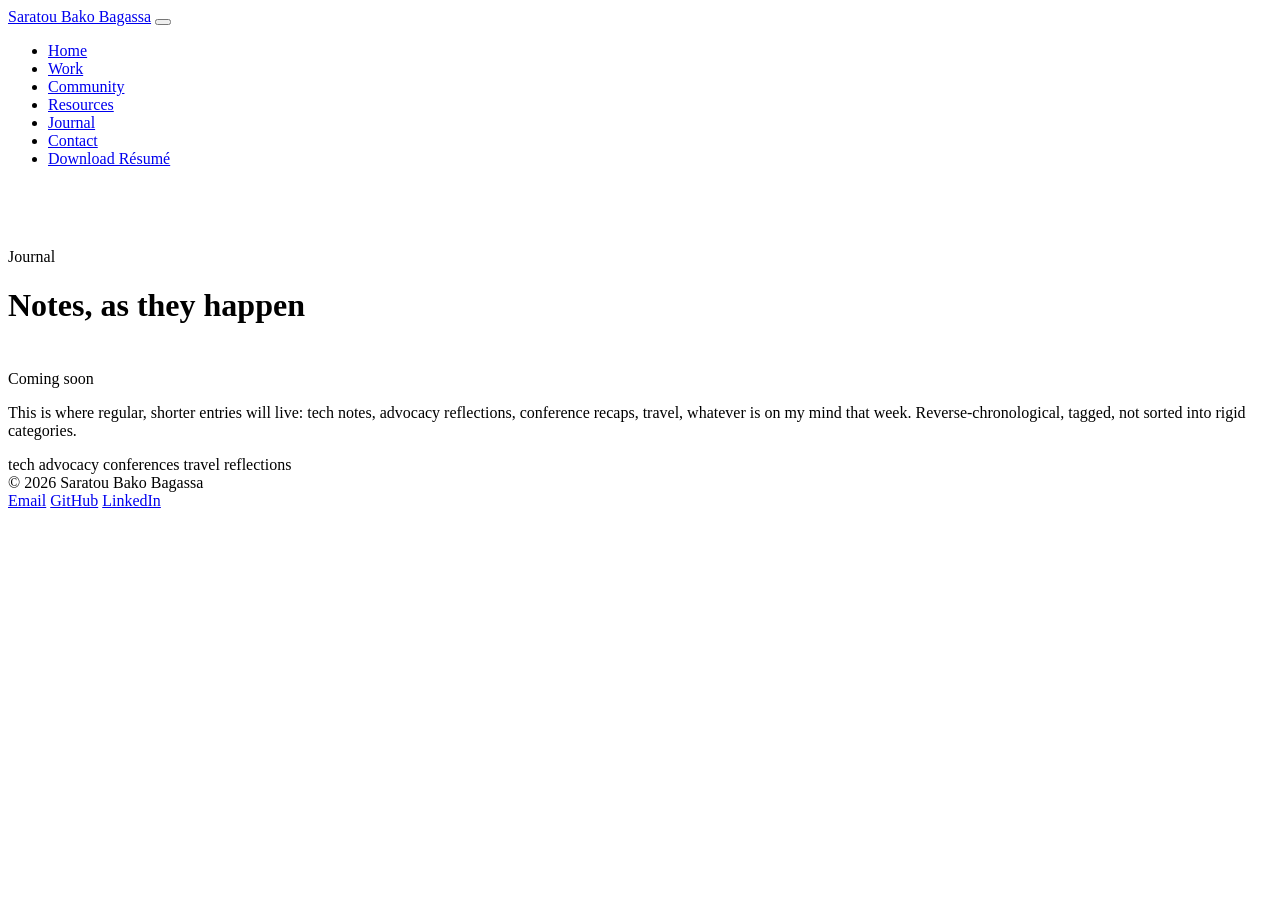
==== html/blog.html @ 291ba8ca "blog html" ====
<!DOCTYPE html>
<html lang="en">
<head>
  <meta charset="UTF-8" />
  <meta name="viewport" content="width=device-width, initial-scale=1.0" />
  <title>Journal — Saratou Bako Bagassa</title>
  <link rel="preconnect" href="https://fonts.googleapis.com" />
  <link href="https://fonts.googleapis.com/css2?family=Fraunces:opsz,wght@9..144,400..700&family=Inter:wght@400;500;600&family=IBM+Plex+Mono:wght@400;500&display=swap" rel="stylesheet" />
  <link rel="stylesheet" href="css/base.css" />
  <link rel="stylesheet" href="css/blog.css" />
</head>
<body>

  <header class="site-header">
    <nav class="nav">
      <a class="nav-brand" href="index.html">Saratou Bako Bagassa</a>
      <button class="nav-toggle" aria-label="Toggle navigation" aria-expanded="false">
        <span></span>
      </button>
      <ul class="nav-links">
        <li><a href="index.html">Home</a></li>
        <li><a href="work.html">Work</a></li>
        <li><a href="community.html">Community</a></li>
        <li><a href="resources.html">Resources</a></li>
        <li><a href="blog.html">Journal</a></li>
        <li><a href="contact.html">Contact</a></li>
        <li><a class="nav-resume-btn" href="assets/resume.pdf" target="_blank" rel="noopener">Download Résumé</a></li>
      </ul>
    </nav>
  </header>

  <main class="container">

    <div class="page-head" style="padding: clamp(2.5rem, 6vw, 4rem) 0 1.5rem;">
      <span class="eyebrow">Journal</span>
      <h1>Notes, as they happen</h1>
    </div>

    <div class="empty-state">
      <span class="eyebrow">Coming soon</span>
      <p>
        This is where regular, shorter entries will live: tech notes, advocacy reflections, conference
        recaps, travel, whatever is on my mind that week. Reverse-chronological, tagged, not sorted into
        rigid categories.
      </p>
      <div class="tag-row">
        <span class="tag">tech</span>
        <span class="tag">advocacy</span>
        <span class="tag">conferences</span>
        <span class="tag">travel</span>
        <span class="tag">reflections</span>
      </div>
    </div>

  </main>

  <footer class="site-footer container">
    <div class="footer-inner">
      <span class="footer-note">&copy; <span id="year"></span> Saratou Bako Bagassa</span>
      <div class="footer-links">
        <a href="mailto:bakobagassasaratou@gmail.com">Email</a>
        <a href="https://github.com/bakobagassas" target="_blank" rel="noopener">GitHub</a>
        <a href="#" target="_blank" rel="noopener">LinkedIn</a>
      </div>
    </div>
  </footer>

  <script src="js/main.js"></script>
  <script src="js/blog.js"></script>
  <script>document.getElementById("year").textContent = new Date().getFullYear();</script>
</body>
</html>
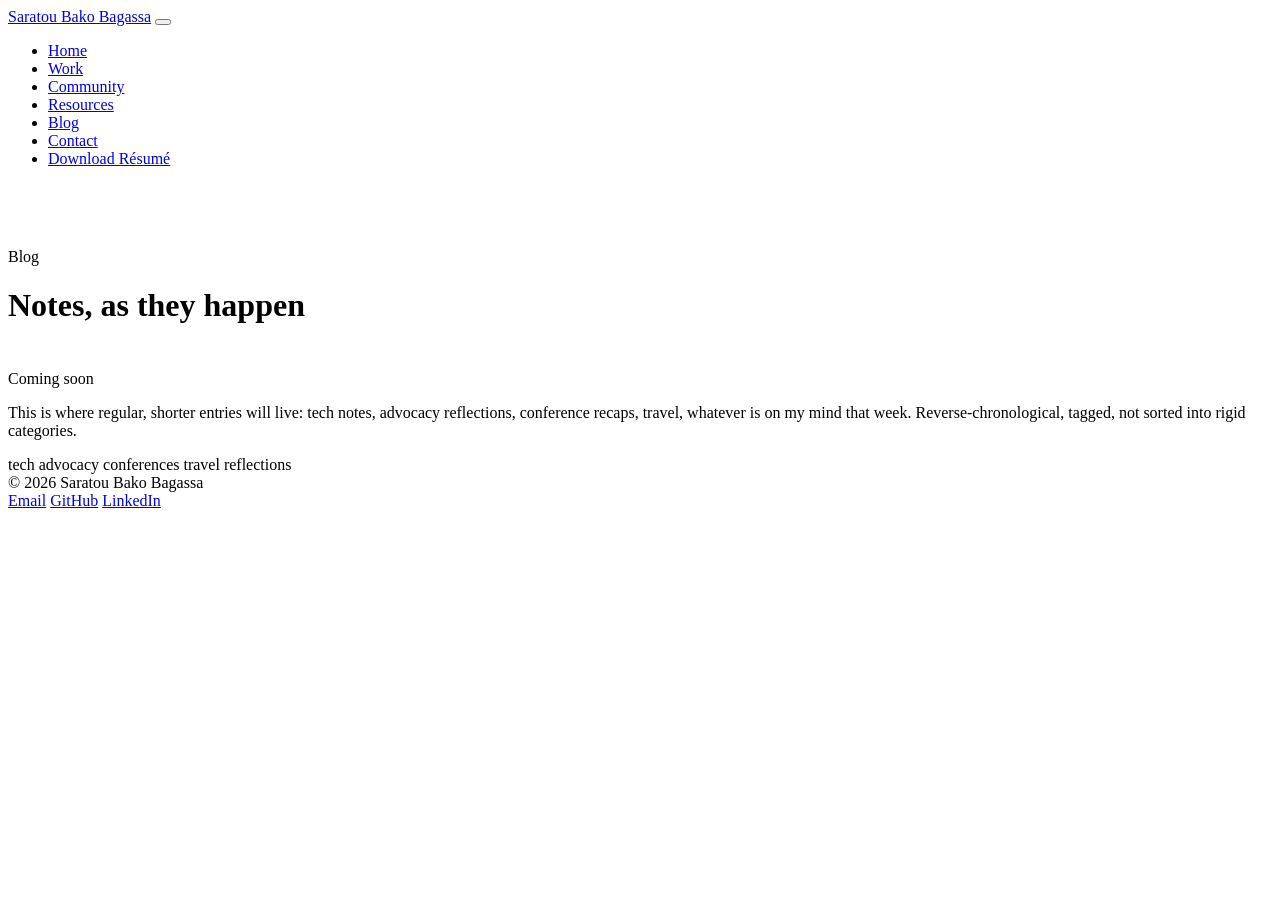
==== commit 5ce63e1f: "replaced journal with blog" ====
--- a/html/blog.html
+++ b/html/blog.html
@@ -3,7 +3,7 @@
 <head>
   <meta charset="UTF-8" />
   <meta name="viewport" content="width=device-width, initial-scale=1.0" />
-  <title>Journal — Saratou Bako Bagassa</title>
+  <title>Blog — Saratou Bako Bagassa</title>
   <link rel="preconnect" href="https://fonts.googleapis.com" />
   <link href="https://fonts.googleapis.com/css2?family=Fraunces:opsz,wght@9..144,400..700&family=Inter:wght@400;500;600&family=IBM+Plex+Mono:wght@400;500&display=swap" rel="stylesheet" />
   <link rel="stylesheet" href="css/base.css" />
@@ -22,7 +22,7 @@
         <li><a href="work.html">Work</a></li>
         <li><a href="community.html">Community</a></li>
         <li><a href="resources.html">Resources</a></li>
-        <li><a href="blog.html">Journal</a></li>
+        <li><a href="blog.html">Blog</a></li>
         <li><a href="contact.html">Contact</a></li>
         <li><a class="nav-resume-btn" href="assets/resume.pdf" target="_blank" rel="noopener">Download Résumé</a></li>
       </ul>
@@ -32,7 +32,7 @@
   <main class="container">
 
     <div class="page-head" style="padding: clamp(2.5rem, 6vw, 4rem) 0 1.5rem;">
-      <span class="eyebrow">Journal</span>
+      <span class="eyebrow">Blog</span>
       <h1>Notes, as they happen</h1>
     </div>
 
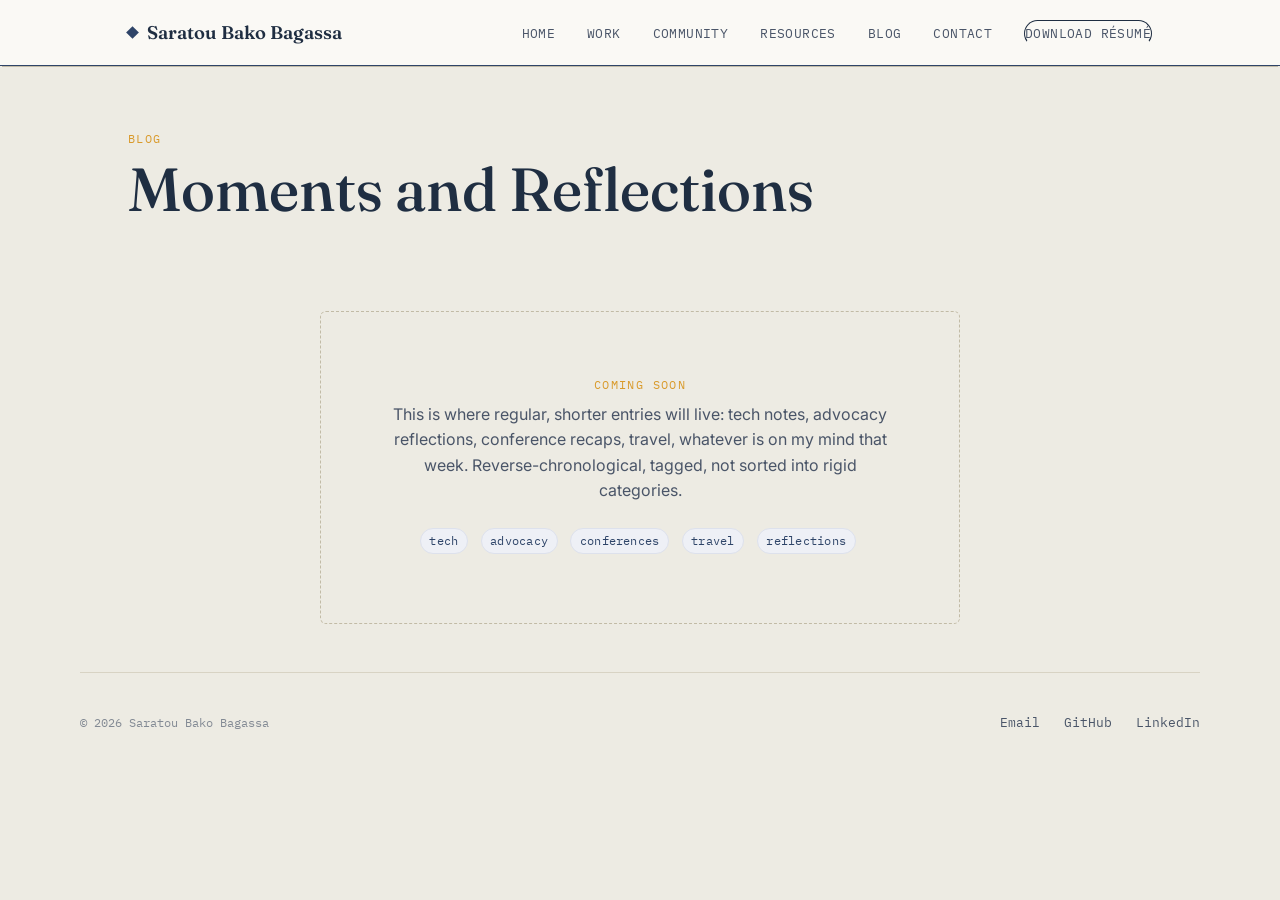
==== commit 27d58b09: "blog and community page changes" ====
--- a/html/blog.html
+++ b/html/blog.html
@@ -6,8 +6,8 @@
   <title>Blog — Saratou Bako Bagassa</title>
   <link rel="preconnect" href="https://fonts.googleapis.com" />
   <link href="https://fonts.googleapis.com/css2?family=Fraunces:opsz,wght@9..144,400..700&family=Inter:wght@400;500;600&family=IBM+Plex+Mono:wght@400;500&display=swap" rel="stylesheet" />
-  <link rel="stylesheet" href="css/base.css" />
-  <link rel="stylesheet" href="css/blog.css" />
+  <link rel="stylesheet" href="../css/base.css" />
+  <link rel="stylesheet" href="../css/blog.css" />
 </head>
 <body>
 
@@ -33,7 +33,7 @@
 
     <div class="page-head" style="padding: clamp(2.5rem, 6vw, 4rem) 0 1.5rem;">
       <span class="eyebrow">Blog</span>
-      <h1>Notes, as they happen</h1>
+      <h1>Moments and Reflections</h1>
     </div>
 
     <div class="empty-state">
--- a/css/base.css
+++ b/css/base.css
@@ -0,0 +1,432 @@
+/* ============================================
+   BASE — tokens, reset, typography, nav, footer
+   Shared across every page. Page-specific styles
+   live in their own css/<page>.css file.
+   ============================================ */
+
+:root {
+  /* color: denim and marigold, subtle and warm, not flashy */
+  --ink: #1f2e42;
+  --ink-soft: #4a5568;
+  --ink-faint: #838a94;
+  --paper: #edebe3;
+  --paper-alt: #e4e1d5;
+  --paper-raised: #faf9f5;
+  --line: #d8d3c4;
+  --line-strong: #c2bba6;
+
+  --indigo: #2e4468;
+  --indigo-deep: #1b2b44;
+  --ochre: #d99a2b;
+
+  /* one pale tint, used consistently as the only "color" accent across the site */
+  --tint: #e4e8ef;
+  --tint-border: #c9d2e0;
+
+  /* type */
+  --font-display: "Fraunces", Georgia, serif;
+  --font-body: "Inter", -apple-system, BlinkMacSystemFont, sans-serif;
+  --font-mono: "IBM Plex Mono", "SFMono-Regular", Menlo, monospace;
+
+  /* layout */
+  --max-w: 1120px;
+  --gutter: clamp(1.25rem, 4vw, 3rem);
+  --radius: 6px;
+}
+
+* {
+  box-sizing: border-box;
+}
+
+html {
+  scroll-behavior: smooth;
+}
+
+@media (prefers-reduced-motion: reduce) {
+  html {
+    scroll-behavior: auto;
+  }
+  *,
+  *::before,
+  *::after {
+    animation-duration: 0.001ms !important;
+    animation-iteration-count: 1 !important;
+    transition-duration: 0.001ms !important;
+  }
+}
+
+body {
+  margin: 0;
+  background: var(--paper);
+  color: var(--ink);
+  font-family: var(--font-body);
+  font-size: 16px;
+  line-height: 1.6;
+  -webkit-font-smoothing: antialiased;
+}
+
+h1,
+h2,
+h3,
+h4 {
+  font-family: var(--font-display);
+  font-weight: 600;
+  line-height: 1.15;
+  margin: 0 0 0.5em;
+  color: var(--ink);
+}
+
+h1 {
+  font-size: clamp(2.4rem, 5vw, 3.8rem);
+  font-weight: 500;
+}
+
+h2 {
+  font-size: clamp(1.7rem, 3vw, 2.3rem);
+}
+
+h3 {
+  font-size: 1.25rem;
+}
+
+p {
+  margin: 0 0 1em;
+  color: var(--ink-soft);
+  max-width: 62ch;
+}
+
+a {
+  color: var(--indigo);
+  text-decoration-color: var(--line-strong);
+  text-underline-offset: 3px;
+}
+
+a:hover {
+  color: var(--ochre);
+}
+
+a:focus-visible,
+button:focus-visible,
+input:focus-visible,
+textarea:focus-visible {
+  outline: 2px solid var(--indigo);
+  outline-offset: 3px;
+}
+
+ul {
+  margin: 0;
+  padding: 0;
+  list-style: none;
+}
+
+img {
+  max-width: 100%;
+  display: block;
+}
+
+.container {
+  max-width: var(--max-w);
+  margin: 0 auto;
+  padding: 0 var(--gutter);
+}
+
+.eyebrow {
+  font-family: var(--font-mono);
+  font-size: 0.72rem;
+  letter-spacing: 0.12em;
+  text-transform: uppercase;
+  color: var(--ochre);
+  display: block;
+  margin-bottom: 0.6em;
+}
+
+.meta {
+  font-family: var(--font-mono);
+  font-size: 0.8rem;
+  color: var(--ink-faint);
+}
+
+.tag {
+  display: inline-block;
+  font-family: var(--font-mono);
+  font-size: 0.72rem;
+  letter-spacing: 0.02em;
+  color: var(--indigo);
+  background: #eef0f6;
+  border: 1px solid #dde1ec;
+  border-radius: 999px;
+  padding: 0.25em 0.75em;
+  margin: 0 0.4em 0.4em 0;
+}
+
+.btn {
+  display: inline-flex;
+  align-items: center;
+  gap: 0.5em;
+  font-family: var(--font-mono);
+  font-size: 0.85rem;
+  letter-spacing: 0.02em;
+  padding: 0.85em 1.4em;
+  border-radius: var(--radius);
+  border: 1px solid var(--ink);
+  color: var(--ink);
+  background: transparent;
+  text-decoration: none;
+  cursor: pointer;
+  transition: background 0.15s ease, color 0.15s ease, border-color 0.15s ease;
+}
+
+.btn:hover {
+  background: var(--ink);
+  color: var(--paper);
+}
+
+.btn-primary {
+  background: var(--indigo);
+  border-color: var(--indigo);
+  color: #fff;
+}
+
+.btn-primary:hover {
+  background: var(--indigo-deep);
+  border-color: var(--indigo-deep);
+  color: #fff;
+}
+
+.section {
+  padding: clamp(3rem, 7vw, 5.5rem) 0;
+}
+
+.section-alt {
+  background: var(--paper-alt);
+}
+
+.section-border-top {
+  border-top: 1px solid var(--line);
+}
+
+.card {
+  background: var(--paper-raised);
+  border: 1px solid var(--line);
+  border-radius: var(--radius);
+  padding: 1.75rem;
+}
+
+.coming-soon {
+  font-family: var(--font-mono);
+  font-size: 0.72rem;
+  letter-spacing: 0.08em;
+  text-transform: uppercase;
+  color: var(--ink-faint);
+  border: 1px dashed var(--line-strong);
+  border-radius: 999px;
+  padding: 0.3em 0.8em;
+  display: inline-block;
+}
+
+/* ============ NAV ============ */
+
+.site-header {
+  position: sticky;
+  top: 0;
+  z-index: 50;
+  background: var(--paper-raised);
+  border-bottom: 1px solid var(--indigo);
+  box-shadow: 0 3px 0 -2px var(--line-strong);
+}
+
+.masthead-strip {
+  border-bottom: 1px solid var(--line);
+  background: var(--tint);
+}
+
+.masthead-strip .container {
+  display: flex;
+  justify-content: space-between;
+  align-items: center;
+  padding-top: 0.4rem;
+  padding-bottom: 0.4rem;
+}
+
+.masthead-strip span {
+  font-family: var(--font-mono);
+  font-size: 0.68rem;
+  letter-spacing: 0.08em;
+  text-transform: uppercase;
+  color: var(--indigo);
+}
+
+.nav {
+  display: flex;
+  align-items: center;
+  justify-content: space-between;
+  padding: 1.1rem var(--gutter);
+  max-width: var(--max-w);
+  margin: 0 auto;
+}
+
+.nav-brand {
+  font-family: var(--font-display);
+  font-weight: 600;
+  font-size: 1.15rem;
+  color: var(--ink);
+  text-decoration: none;
+  display: flex;
+  align-items: center;
+  gap: 0.55em;
+}
+
+.nav-brand::before {
+  content: "";
+  display: inline-block;
+  width: 9px;
+  height: 9px;
+  background: var(--indigo);
+  transform: rotate(45deg);
+  flex-shrink: 0;
+}
+
+.nav-brand:hover {
+  color: var(--ink);
+}
+
+.nav-links {
+  display: flex;
+  gap: 2rem;
+  align-items: center;
+}
+
+.nav-links a {
+  font-family: var(--font-mono);
+  font-size: 0.82rem;
+  letter-spacing: 0.03em;
+  text-transform: uppercase;
+  color: var(--ink-soft);
+  text-decoration: none;
+  padding: 0.3em 0;
+  border-bottom: 2px solid transparent;
+}
+
+.nav-links a:hover,
+.nav-links a[aria-current="page"] {
+  color: var(--indigo);
+  border-bottom-color: var(--ochre);
+}
+
+.nav-resume-btn {
+  font-family: var(--font-mono);
+  font-size: 0.75rem;
+  border: 1px solid var(--ink);
+  border-radius: 999px;
+  padding: 0.4em 1em;
+  text-decoration: none;
+  color: var(--ink);
+}
+
+.nav-resume-btn:hover {
+  background: var(--ink);
+  color: var(--paper);
+}
+
+.nav-toggle {
+  display: none;
+  background: none;
+  border: 1px solid var(--ink);
+  border-radius: var(--radius);
+  padding: 0.5em 0.7em;
+  cursor: pointer;
+}
+
+.nav-toggle span,
+.nav-toggle span::before,
+.nav-toggle span::after {
+  content: "";
+  display: block;
+  width: 20px;
+  height: 2px;
+  background: var(--ink);
+  position: relative;
+  transition: transform 0.2s ease;
+}
+
+.nav-toggle span::before {
+  position: absolute;
+  top: -6px;
+}
+
+.nav-toggle span::after {
+  position: absolute;
+  top: 6px;
+}
+
+@media (max-width: 760px) {
+  .nav-toggle {
+    display: block;
+  }
+
+  .nav-links {
+    position: absolute;
+    top: 100%;
+    left: 0;
+    right: 0;
+    background: var(--paper-raised);
+    border-bottom: 1px solid var(--line);
+    flex-direction: column;
+    align-items: flex-start;
+    gap: 0;
+    padding: 0.5rem var(--gutter) 1rem;
+    display: none;
+  }
+
+  .nav-links.open {
+    display: flex;
+  }
+
+  .nav-links a {
+    width: 100%;
+    padding: 0.85em 0;
+    border-bottom: 1px solid var(--line);
+  }
+
+  .nav-resume-btn {
+    margin-top: 0.5em;
+  }
+}
+
+/* ============ FOOTER ============ */
+
+.site-footer {
+  border-top: 1px solid var(--line);
+  padding: 2.5rem 0;
+  margin-top: 3rem;
+}
+
+.footer-inner {
+  display: flex;
+  flex-wrap: wrap;
+  gap: 1rem 2rem;
+  justify-content: space-between;
+  align-items: center;
+}
+
+.footer-links {
+  display: flex;
+  gap: 1.5rem;
+}
+
+.footer-links a {
+  font-family: var(--font-mono);
+  font-size: 0.8rem;
+  color: var(--ink-soft);
+  text-decoration: none;
+}
+
+.footer-links a:hover {
+  color: var(--ochre);
+}
+
+.footer-note {
+  font-family: var(--font-mono);
+  font-size: 0.75rem;
+  color: var(--ink-faint);
+}
--- a/css/blog.css
+++ b/css/blog.css
@@ -0,0 +1,27 @@
+/* ============ BLOG / BLOG ============ */
+
+.empty-state {
+  border: 1px dashed var(--line-strong);
+  border-radius: var(--radius);
+  padding: clamp(2.5rem, 6vw, 4rem);
+  text-align: center;
+  max-width: 640px;
+  margin: 2rem auto 0;
+}
+
+.empty-state .eyebrow {
+  justify-content: center;
+  display: flex;
+}
+
+.empty-state p {
+  margin: 0 auto 1.5rem;
+}
+
+.tag-row {
+  display: flex;
+  justify-content: center;
+  flex-wrap: wrap;
+  gap: 0.5rem;
+  margin-top: 1rem;
+}
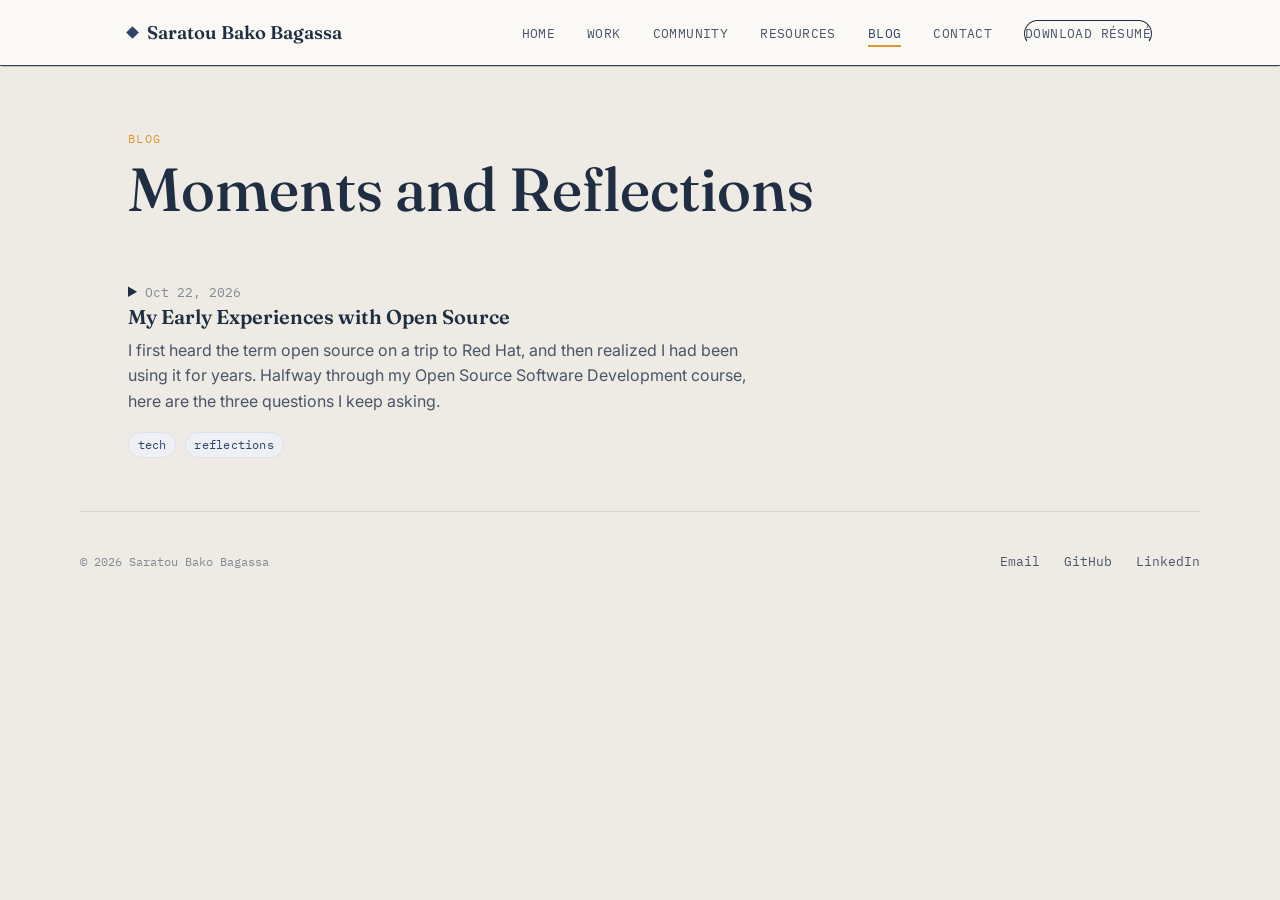
==== commit 955c43b2: "new blog paragraph" ====
--- a/html/blog.html
+++ b/html/blog.html
@@ -24,7 +24,7 @@
         <li><a href="resources.html">Resources</a></li>
         <li><a href="blog.html">Blog</a></li>
         <li><a href="contact.html">Contact</a></li>
-        <li><a class="nav-resume-btn" href="assets/resume.pdf" target="_blank" rel="noopener">Download Résumé</a></li>
+        <li><a class="nav-resume-btn" href="../assets/resume.pdf" target="_blank" rel="noopener">Download Résumé</a></li>
       </ul>
     </nav>
   </header>
@@ -36,20 +36,42 @@
       <h1>Moments and Reflections</h1>
     </div>
 
-    <div class="empty-state">
-      <span class="eyebrow">Coming soon</span>
-      <p>
-        This is where regular, shorter entries will live: tech notes, advocacy reflections, conference
-        recaps, travel, whatever is on my mind that week. Reverse-chronological, tagged, not sorted into
-        rigid categories.
-      </p>
-      <div class="tag-row">
-        <span class="tag">tech</span>
-        <span class="tag">advocacy</span>
-        <span class="tag">conferences</span>
-        <span class="tag">travel</span>
-        <span class="tag">reflections</span>
-      </div>
+    <div class="blog-list">
+
+      <article class="blog-post">
+        <details>
+          <summary>
+            <span class="meta blog-post-date">Oct 22, 2026</span>
+            <h3>My Early Experiences with Open Source</h3>
+            <p class="blog-post-teaser">I first heard the term open source on a trip to Red Hat, and then realized I had been using it for years. Halfway through my Open Source Software Development course, here are the three questions I keep asking.</p>
+            <div class="blog-post-tags">
+              <span class="tag">tech</span>
+              <span class="tag">reflections</span>
+            </div>
+          </summary>
+
+          <div class="blog-post-body">
+            <p>The first time I heard of “Open Source” was during a visit to Red Hat as part of the Berea Student Software Development Team Internship trip. I was unfamiliar with the concept and didn't realize I had been an Open Source user since I started college, and perhaps even before. As a computer science major at Berea College, most, if not all, of the books I have used are open-source books from Runestone. Faculty members, as well as so many other students, contributed to those books, and they have genuinely made my student life easier because I did not have to purchase books for those specific classes.</p>
+
+            <p>Now that I am enrolled in the Open Source Software Development (OSSD) course at Berea College, I am getting to reflect and interact more intentionally with open source Softwares, not just as a user, but also as a contributor and a student continuously learning what it actually means. I have been asking myself three main questions since I joined this class.</p>
+
+            <p>First: what makes software open software? Is it simply because anyone who gets to contribute can? Or is it simply because anyone who wants to use that software can freely use it however they want? In the first half of my journey in the OSSD class, I realized that the answer to this question has more layers to it. Anyone who wants to contribute to OSS can, but only under certain conditions. They have to be intentional about the code they push in; for example, it needs to be high quality, and they should not knowingly introduce security flaws. Furthermore, although everyone can technically contribute, it is still at the maintainer’s discretion whether to accept that contribution. Open source is an actual community. When you want to contribute to a project, you will be communicating with at least one person: the maintainer, the reviewers, and other contributors in the Pull Request comments, Issue Queue comments, etc. This aspect of OSS made it feel more real to me as a contributor.</p>
+
+            <p>On the users' side, though, Open Source does not mean people can use the software however they wish. In this class, I learned more about something called licenses. From our class discussions, I understood that licenses are a legal way to communicate to the community how they can use, distribute, or even modify code. Some licenses are more restrictive than others, but they ALL share one thing in common: you have to respect what the license implies. Which, in my opinion, is a great motivation to develop Softwares because developers are sure that their code will be used as intended; they have more control, so they feel safe producing it.</p>
+
+            <p>My second question was: if anyone can contribute to open-source software, then to what extent is that software secure? Since everyone has access to the codebase, they can more easily identify all the security flaws. However, through class discussions with my classmates and professors, I realized that identifying security flaws is not as bad as it initially seems. The only way of correcting something is to first KNOW that it exists. If our software is proprietary, our not noticing the security flaws does not suddenly mean they are gone. Beyond the security aspect, open source has the advantage of diverse volunteers from all backgrounds and identities working on it, which, in my opinion, increases innovation in how issues are solved within the repository because some contributors may notice things differently.</p>
+
+            <p>Which brings me to the last main question I had about open source softwares. Why would a firm want to make software for free? And why would someone want to give out free labor in this economy? I learned that Open source does not always mean free. If the owner of the code decides to sell their product, they are legally allowed to do so, and the licenses they use may also allow others to modify their software and use it for commercial purposes if they wish. However, what about contributors who are not allowed to use the software for commercial purposes? What incentives do they have to volunteer and work for free? This was the easiest question I could answer because I am one of those people.</p>
+
+            <p>An important aspect of this class is the contributions we make toward open-source software. One could argue that I receive credit at the end of the course; hence, I am not volunteering. However, I still consider this volunteering because I could have ‘easily’ chosen another class where I would not have to contribute to softwares. I chose this class not just because I was curious to learn more about open source, but, most importantly, because I was excited to contribute to more projects used by real people. Projects that genuinely bring a positive impact in people’s lives. That knowledge would have been enough for me to contribute to open source beyond just a class requirement.</p>
+
+            <p>So far, I have been working on 2 issues in the Berea College Syllabus Repository through this class: one where my work was merged and another where the work is still ongoing. I will talk about the one that is still ongoing because it is the most challenging and interesting one. It has been taking longer because it involves implementing a feature that lets you search for a course by its name, not just the prefix and course number. At first glance, one might think this is a straightforward issue; however, it has more layers, similar to the answers to the questions I had throughout this class. We did not use to collect course names when users added a course to the repository. Therefore, I have to take that into consideration and be more intentional about how this new feature would fit into the existing code. Which brings me to an important tool we have been using in this class: story points. Story points have been a way for us to take all this into consideration and estimate how much work it would take to solve our issues. However, life does not always go as planned, and we might underestimate or overestimate the work required to close an issue. In my case, I underestimated the work it would take to solve this issue because, when assigning the 5 story points to my issue, I only accounted for the complexity and edge cases I needed to consider. There was one important aspect I underestimated: testing. I will need to not just make sure my changes look good in the UI, but also write test cases for every new function I write and every existing function I modify, which will take more time than expected.</p>
+
+            <p>This case is one of the reasons why our professor introduced the ‘Delta story point' system, which I think is a great tool! It enables us to document how much our story point estimate has changed from when we picked up an issue to when it finally gets merged. In my opinion, it is important to be able to look back and access our initial opinion on the work. The delta story point is helping me notice things I didn't notice before when assessing my work, so I can use it in the future when I need to assess it again. It helps me be a better learner by improving my analysis abilities. We are only halfway through this class, and I cannot wait to see the developer I will become by the end of it.</p>
+          </div>
+        </details>
+      </article>
+
     </div>
 
   </main>
@@ -65,8 +87,8 @@
     </div>
   </footer>
 
-  <script src="js/main.js"></script>
-  <script src="js/blog.js"></script>
+  <script src="../js/main.js"></script>
+  <script src="../js/blog.js"></script>
   <script>document.getElementById("year").textContent = new Date().getFullYear();</script>
 </body>
-</html>
+</html>
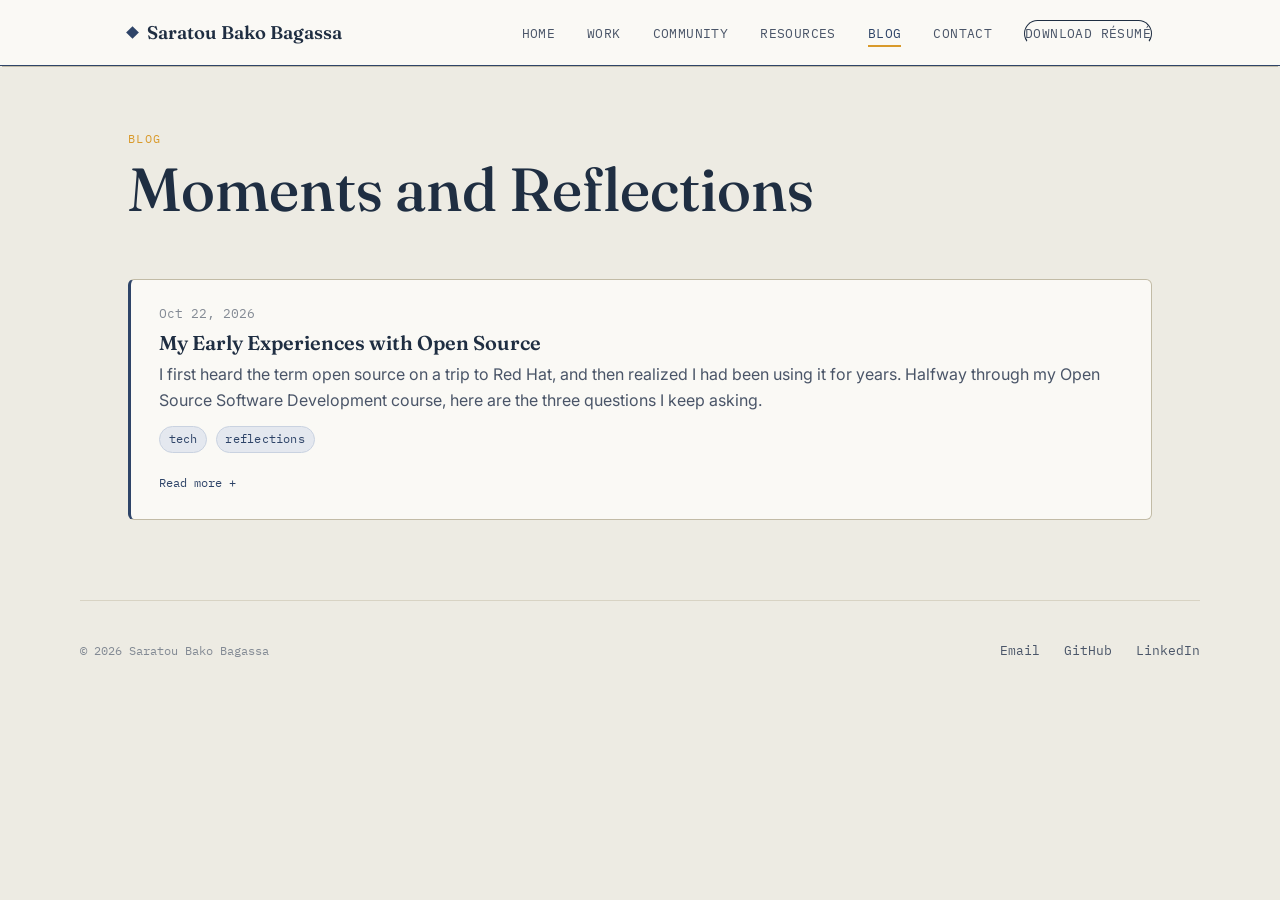
==== commit 17360cb2: "." ====
--- a/html/blog.html
+++ b/html/blog.html
@@ -51,7 +51,7 @@
           </summary>
 
           <div class="blog-post-body">
-            <p>The first time I heard of “Open Source” was during a visit to Red Hat as part of the Berea Student Software Development Team Internship trip. I was unfamiliar with the concept and didn't realize I had been an Open Source user since I started college, and perhaps even before. As a computer science major at Berea College, most, if not all, of the books I have used are open-source books from Runestone. Faculty members, as well as so many other students, contributed to those books, and they have genuinely made my student life easier because I did not have to purchase books for those specific classes.</p>
+            <p>The first time I heard of “Open Source” was during a visit to Red Hat as part of the Berea Student Software Development Team Internship trip. I was unfamiliar with the concept and didn't realize I had been an Open Source user since I started college, and perhaps even before. As a computer science major at Berea College, most, if not all, of the books I have used are open-source books from Runestone. Faculty members, as well as so many other students, contributed to those books, and they have genuinely made my student life easier because I did not have to purchase books for those specific classes</p>
 
             <p>Now that I am enrolled in the Open Source Software Development (OSSD) course at Berea College, I am getting to reflect and interact more intentionally with open source Softwares, not just as a user, but also as a contributor and a student continuously learning what it actually means. I have been asking myself three main questions since I joined this class.</p>
 
--- a/css/blog.css
+++ b/css/blog.css
@@ -1,4 +1,73 @@
-/* ============ BLOG / BLOG ============ */
+/* ============ BLOG ============ */
+
+.blog-list {
+  display: flex;
+  flex-direction: column;
+  gap: 1rem;
+  padding-bottom: 2rem;
+}
+
+.blog-post {
+  background: var(--paper-raised, #faf9f5);
+  border: 1px solid var(--line-strong, #c2bba6);
+  border-left: 3px solid var(--indigo, #2e4468);
+  border-radius: var(--radius, 6px);
+  overflow: hidden;
+}
+
+.blog-post summary {
+  list-style: none;
+  cursor: pointer;
+  padding: 1.5rem 1.75rem;
+}
+
+.blog-post summary::-webkit-details-marker {
+  display: none;
+}
+
+.blog-post summary::after {
+  content: "Read more +";
+  display: inline-block;
+  margin-top: 1rem;
+  font-family: var(--font-mono);
+  font-size: 0.78rem;
+  color: var(--indigo, #2e4468);
+}
+
+.blog-post details[open] summary::after {
+  content: "Show less";
+}
+
+.blog-post-date {
+  display: block;
+  margin-bottom: 0.5em;
+}
+
+.blog-post summary h3 {
+  margin-bottom: 0.4em;
+}
+
+.blog-post-teaser {
+  color: var(--ink-soft);
+  margin-bottom: 0.75em;
+  max-width: none;
+}
+
+.blog-post-tags .tag {
+  background: var(--tint, #e4e8ef);
+  color: var(--indigo, #2e4468);
+  border-color: var(--tint-border, #c9d2e0);
+}
+
+.blog-post-body {
+  border-top: 1px solid var(--line);
+  padding: 1.5rem 1.75rem 1.75rem;
+  color: var(--ink);
+}
+
+.blog-post-body p {
+  max-width: 68ch;
+}
 
 .empty-state {
   border: 1px dashed var(--line-strong);
@@ -9,19 +78,10 @@
   margin: 2rem auto 0;
 }
 
-.empty-state .eyebrow {
-  justify-content: center;
-  display: flex;
-}
-
-.empty-state p {
-  margin: 0 auto 1.5rem;
-}
-
 .tag-row {
   display: flex;
   justify-content: center;
   flex-wrap: wrap;
   gap: 0.5rem;
   margin-top: 1rem;
-}
+}
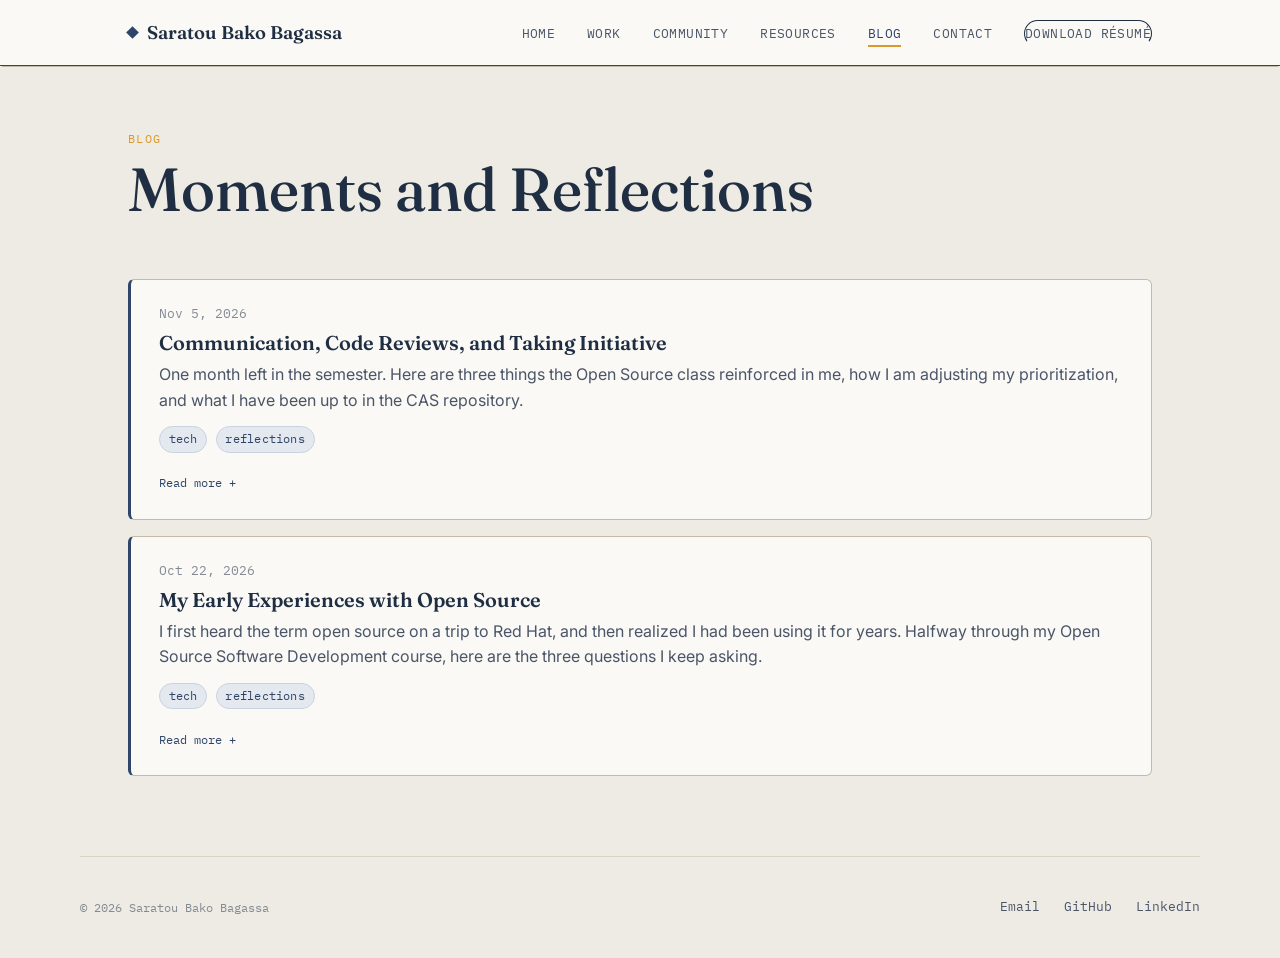
==== commit d942b14d: "new post" ====
--- a/html/blog.html
+++ b/html/blog.html
@@ -3,7 +3,7 @@
 <head>
   <meta charset="UTF-8" />
   <meta name="viewport" content="width=device-width, initial-scale=1.0" />
-  <title>Blog — Saratou Bako Bagassa</title>
+  <title>Blog Saratou Bako Bagassa</title>
   <link rel="preconnect" href="https://fonts.googleapis.com" />
   <link href="https://fonts.googleapis.com/css2?family=Fraunces:opsz,wght@9..144,400..700&family=Inter:wght@400;500;600&family=IBM+Plex+Mono:wght@400;500&display=swap" rel="stylesheet" />
   <link rel="stylesheet" href="../css/base.css" />
@@ -37,6 +37,36 @@
     </div>
 
     <div class="blog-list">
+
+      <article class="blog-post">
+        <details>
+          <summary>
+            <span class="meta blog-post-date">Nov 5, 2026</span>
+            <h3>Communication, Code Reviews, and Taking Initiative</h3>
+            <p class="blog-post-teaser">One month left in the semester. Here are three things the Open Source class reinforced in me, how I am adjusting my prioritization, and what I have been up to in the CAS repository.</p>
+            <div class="blog-post-tags">
+              <span class="tag">tech</span>
+              <span class="tag">reflections</span>
+            </div>
+          </summary>
+
+          <div class="blog-post-body">
+            <p>Time flies! When I think about it, we are not even halfway done; we only have a month left in this semester. So far, my journey as a software engineer has been very interesting, both in and out of class. However, in this post, I am going to focus on my experience in the Open Source class I mentioned in my last post. Three of my beliefs/skills were reinforced in this class.</p>
+
+            <p>First, when it comes to collaboration, this class further reinforced my belief that communication is crucial for good collaboration. The only reason I was able to collaborate effectively with my classmates on pull requests and software development is that I managed to communicate effectively with them both in real life in the class and on GitHub.</p>
+
+            <p>Secondly, I realized that I very much enjoy code reviews. My labor position is probably why I realized that at first, but this class further reinforced it. It is becoming my favorite aspect of software development, as well as creating new issues on the application. And finally, I was able to be autodidactic and take on issues without being told, or go into the app, play around, and find new issues to solve by me and by my teammates. I think if there is one thing I did really well this semester, it's taking initiative without being told to.</p>
+
+            <p>I want to say I initially did not have a rigid plan for this class or for my semester in general. The plan I initially had was to always review any plan and adjust to fit whatever comes my way throughout this semester. So for this class in particular, I thought I would be able to spend even more time than required on open-source software. It is true that I contributed a lot to reviews, issue resolution, and creating new issues. However, I think my contribution could be even greater. I am just adjusting to a couple of new changes this semester, so I am trying to give myself some grace.</p>
+
+            <p>However, I still want to slightly change my strategy for the second half of this semester, mainly when it comes to my prioritization list. I usually prioritize work for classes I have to attend the following day. However, I think I can still give some attention to classes that are due in two days, because sometimes tasks and assignments feel less overwhelming when I do them in chunks rather than when they are due. So that is one thing that I am planning to change. I will still prioritize the class that is coming up the following day; however, I will set aside some time to do a chunk of work that is not due for days. I am sure this will make things better for me, and if it doesn't, then I will just revisit my plan and adapt it again.</p>
+
+            <p>Finally, regarding my technical contributions to open-source software, I have had a PR approved in the CAS repository since my last blog post. It was a new repository, so I spent some time setting everything up. It took me some time because the README was out of date. So I had to figure out how to get CAS running. Which in the end worked out well. I think one of the reasons I was able to run it successfully was the experience I gained from setting up BCSR. CAS is a very interesting application; it has many more features than BCSR, so I am looking forward to solving more issues and digging more into the code.</p>
+
+            <p>I am very excited about the new plans that we came up with in the class, especially the weekly call meetings and our spring planning. We plan to have two sprints for this semester, and I cannot wait to see everything my classmates will accomplish by the end of this class.</p>
+          </div>
+        </details>
+      </article>
 
       <article class="blog-post">
         <details>
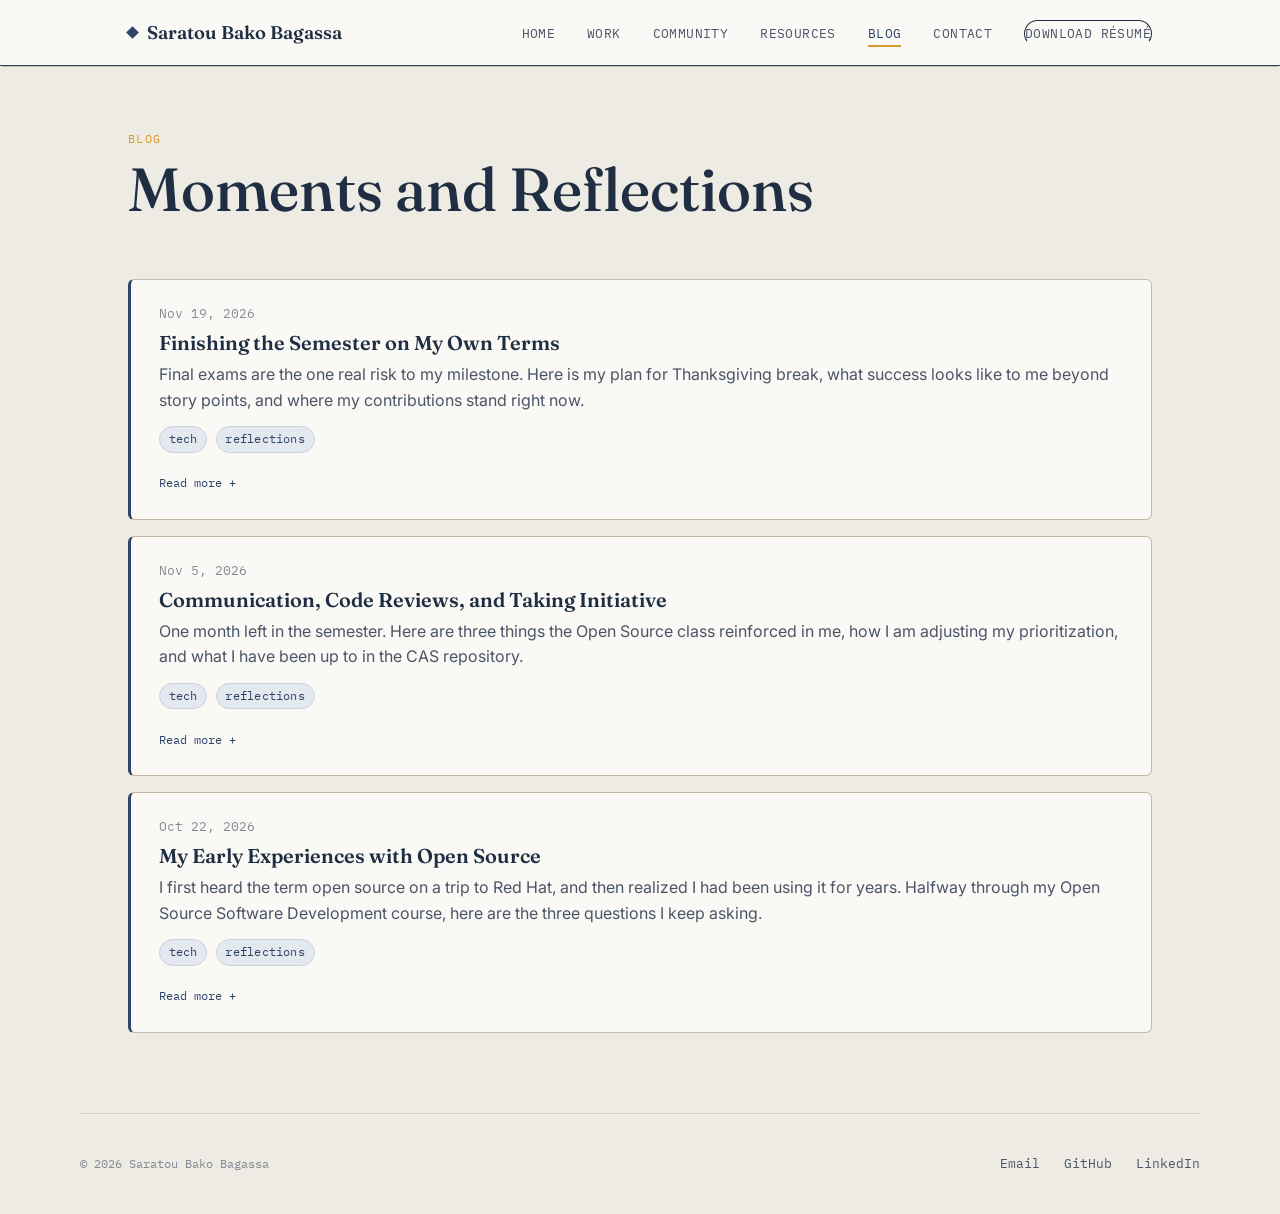
==== commit 4e3ab0ff: "new post" ====
--- a/html/blog.html
+++ b/html/blog.html
@@ -37,6 +37,29 @@
     </div>
 
     <div class="blog-list">
+        <article class="blog-post">
+        <details>
+          <summary>
+            <span class="meta blog-post-date">Nov 19, 2026</span>
+            <h3>Finishing the Semester on My Own Terms</h3>
+            <p class="blog-post-teaser">Final exams are the one real risk to my milestone. Here is my plan for Thanksgiving break, what success looks like to me beyond story points, and where my contributions stand right now.</p>
+            <div class="blog-post-tags">
+              <span class="tag">tech</span>
+              <span class="tag">reflections</span>
+            </div>
+          </summary>
+          <div class="blog-post-body">
+            <p>Looking ahead to the rest of my semester, the only specific risk I can identify that could prevent me from completing my milestone for this class on time and at the quality I intended is the final exams. I have a lot going on as I'm trying to wrap up this semester. I have exams for other classes, projects, papers, as well as commitments from volunteering and extracurricular activities. This is the type of moment when I simply have to choose and prioritize what to do and what to set aside, and it is very easy to get carried away and forget to make contributions and reviews, because it is work that has to be done independently. Therefore, this is the moment when I have to be very organized and make sure I actually do what I'm supposed to do: not just do it, but do it intentionally and properly.</p>
+            <p>Currently, my plan is to take advantage of the Thanksgiving break. I am planning on dividing my time so that when I wake up in the morning, I study for three hours for any exam or paper that is upcoming; then I go for lunch and hang out with my family, and then in the afternoon I work on any issues I have in my queue for two to three hours depending on the amount of work I have to do, then I spend one hour reviewing the work of my classmates who are depending on me. In the evening, I spend some more time with my family, read, and work on internship applications.</p>
+            <p>It is true that contributing to open source is indeed a responsibility because even though we don't directly interact with the clients in this class, whatever product we build is still being used by them. So what helps me prioritize this work is knowing that if I work on it, it will last a long time. It is something that will be useful to the community, which I am consistently trying to give back to because it gave me a lot, so I will for sure make sure to leave a proper contribution to the repositories I contribute to by the end of this class.</p>
+            <p>I am also making sure that I document my work because next year or even years later, when I look back at my journey and how my open-source contributions all started and evolved, I want to have something to look back at and see how far I have come and see the contributions that I have made toward communities that matter to me. Therefore, by the end of this semester, I can clearly say that I have succeeded if my contributions were so high-quality that they were either merged or approved, and if I got at least 20 story points in the issues that I have solved, because currently I am trying to wrap up a lot of issues that I started previously and my contribution line is starting to look better because a lot of issues are finally getting merged and approved.</p>
+            <p>However, success is not just about my contributions to repositories; I also want to have developed, or at least enhanced, soft skills such as collaboration and communication, as they are required to work effectively in open source. So if, by the end of this semester, I get feedback that I have indeed displayed these characteristics, it would lead me to consider this semester successful. I also measure success by how satisfied my team is with my interactions with them and how satisfied my professor and TA are with my work, because they are the people that I work with the most closely, and having high story points does not mean anything if the people that I worked with are not satisfied with how we interacted together.</p>
+            <p>I have completed 7 story points for merged issues, and if I count the story points approved but not merged, it would be 12. I am planning to spend more time, as I mentioned previously, to wrap up this semester, which I estimate will lead to 20, or at least 18, story points by the end of this semester. I feel like I could have contributed even more, to be honest, but my first few months of this semester were a little overwhelming because I had too many commitments and was trying to please everyone at the same time. However, I learned my lesson, and I will make sure to have a more balanced semester next spring.</p>
+            <p>With the most recent issue I wrapped up, testing took longer than I initially anticipated because it required me to get a different notification for admins and faculty. It did take me some time, but it ended up being fine! I wrote a well-detailed pull request description, and I made sure to go through the testing procedure with the reviewers so that the steps are clear for them and that they don't have to get lost in the process, and in the end it turned out well: they were able to test it, and one of the maintainers was also able to test it and then merge the pull request.</p>
+            <p>My other contributions, apart from the issues I have been working on, were mainly about reviewing and creating new issues whenever I could. Sometimes I will take those new issues when I'm lacking any new issues, and sometimes I will just leave them so that my classmates could also have issues to work on. I think that is an important contribution because we needed to have more (relevant) issues in the repository so we could make contributions. I also did my best to provide reviews on my classmates' pull requests as much as I could, even when they are not in my assigned group, and I tried to reply to questions when I actually had an answer, for example, in the discussion I had with Alpha when he was trying to figure out the database issues that he was having while working on the Excel sheet import issue. I am quite proud of the progress that I have made in the class since the last blog post. I am catching up on things and finally getting back on track to end this semester in a way I would be proud of.</p>
+          </div>
+        </details>
+      </article>
 
       <article class="blog-post">
         <details>
